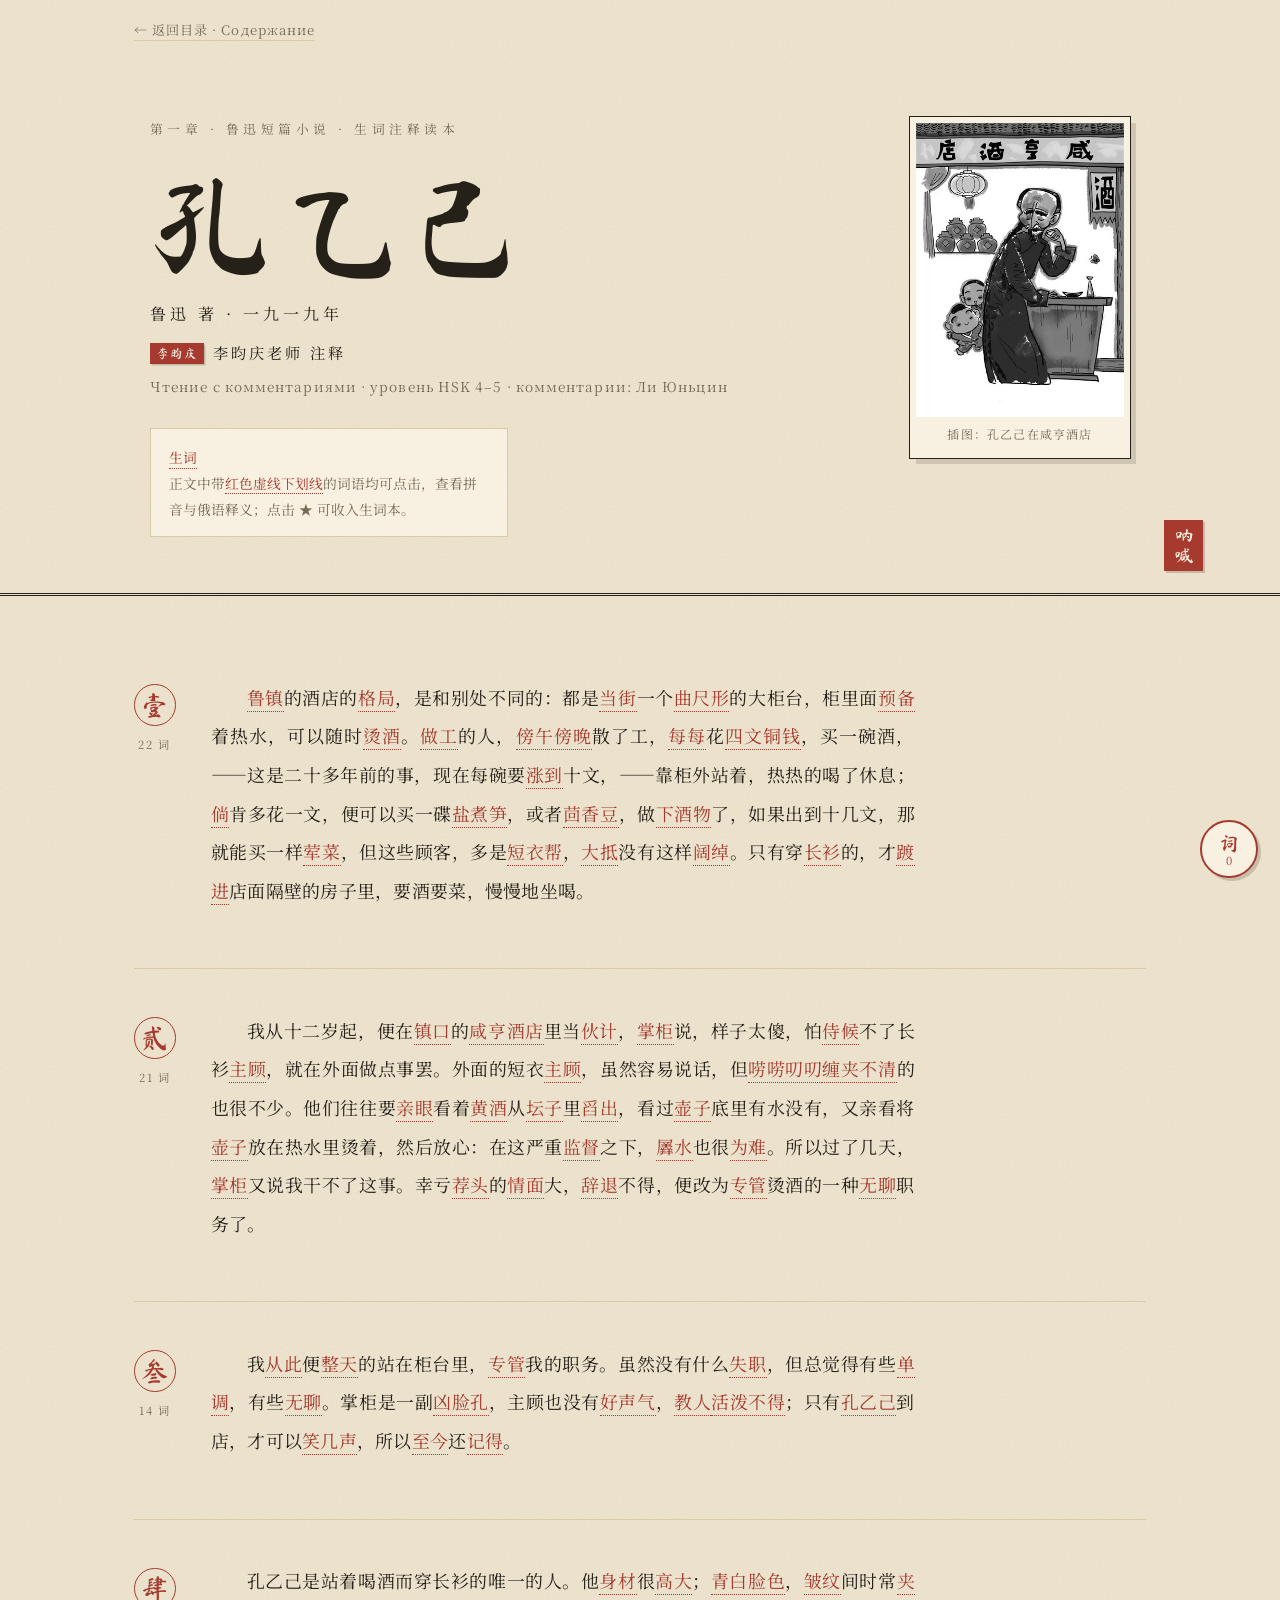
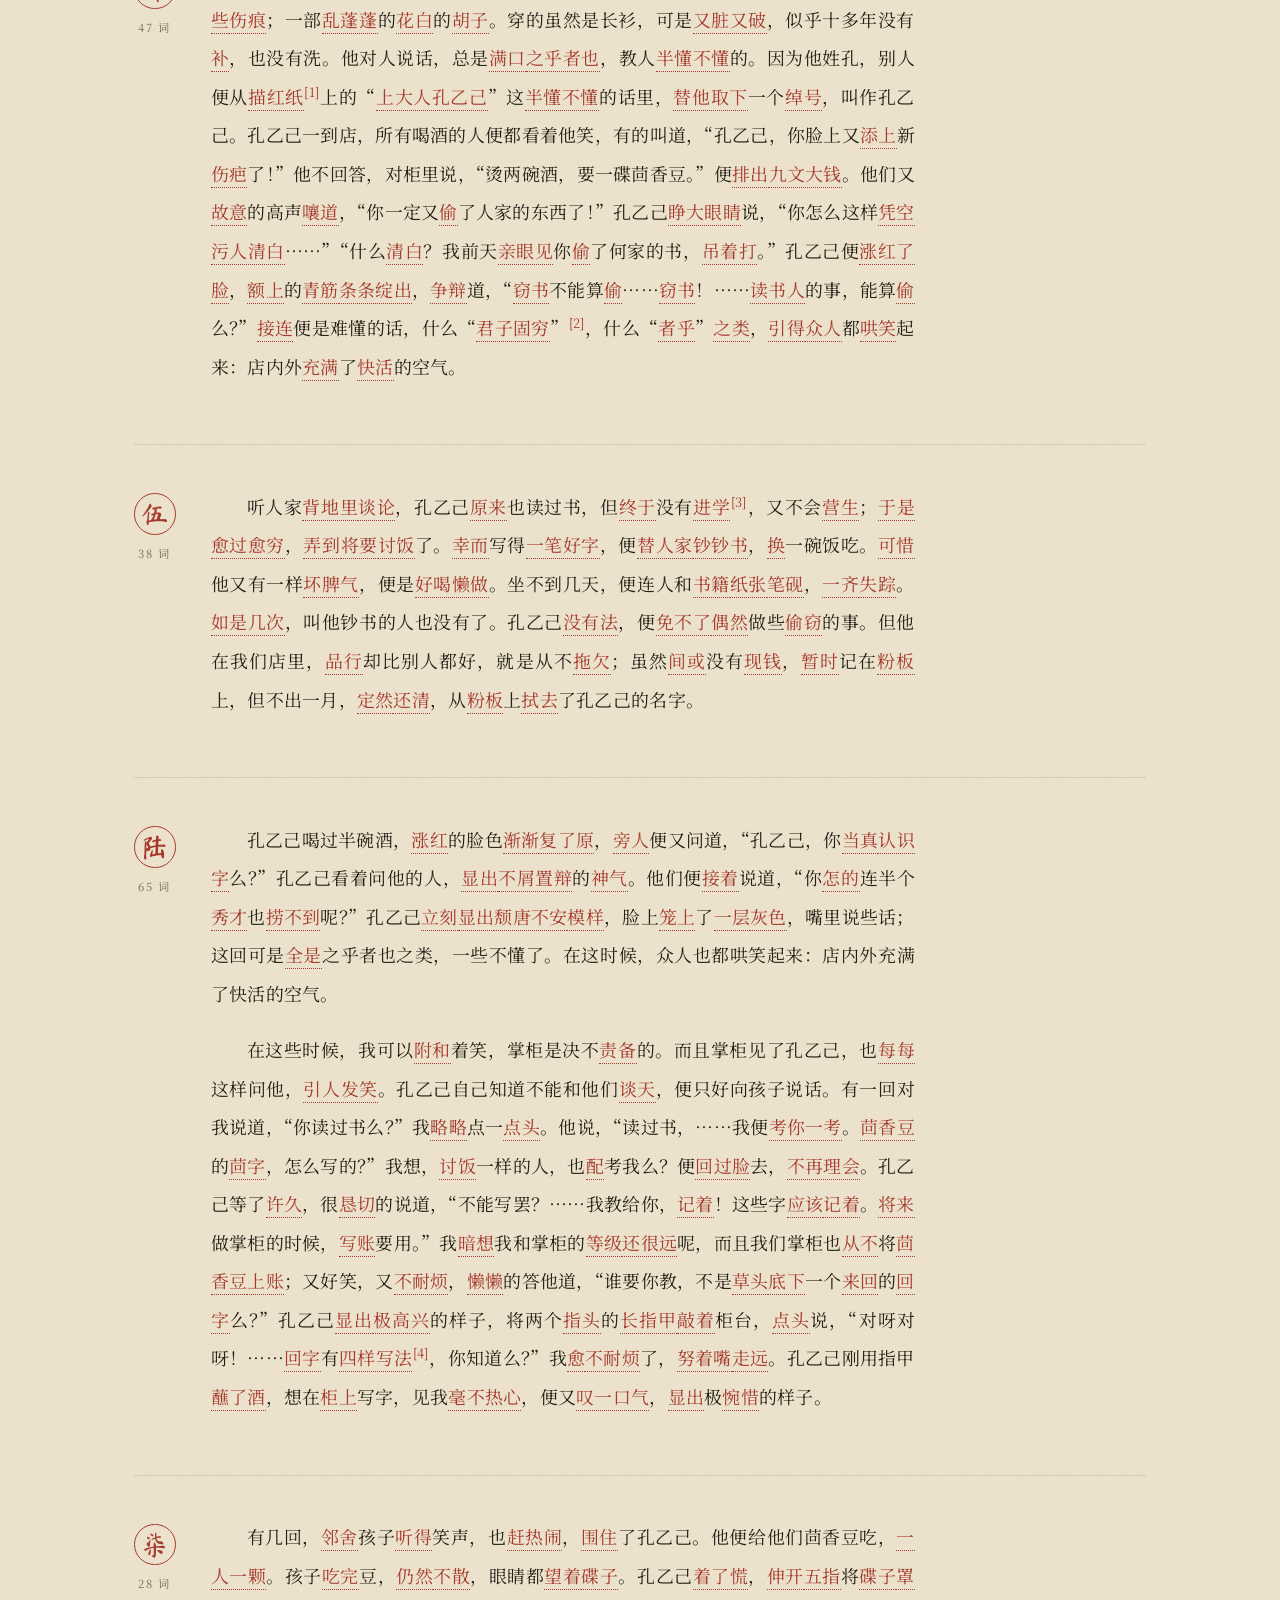
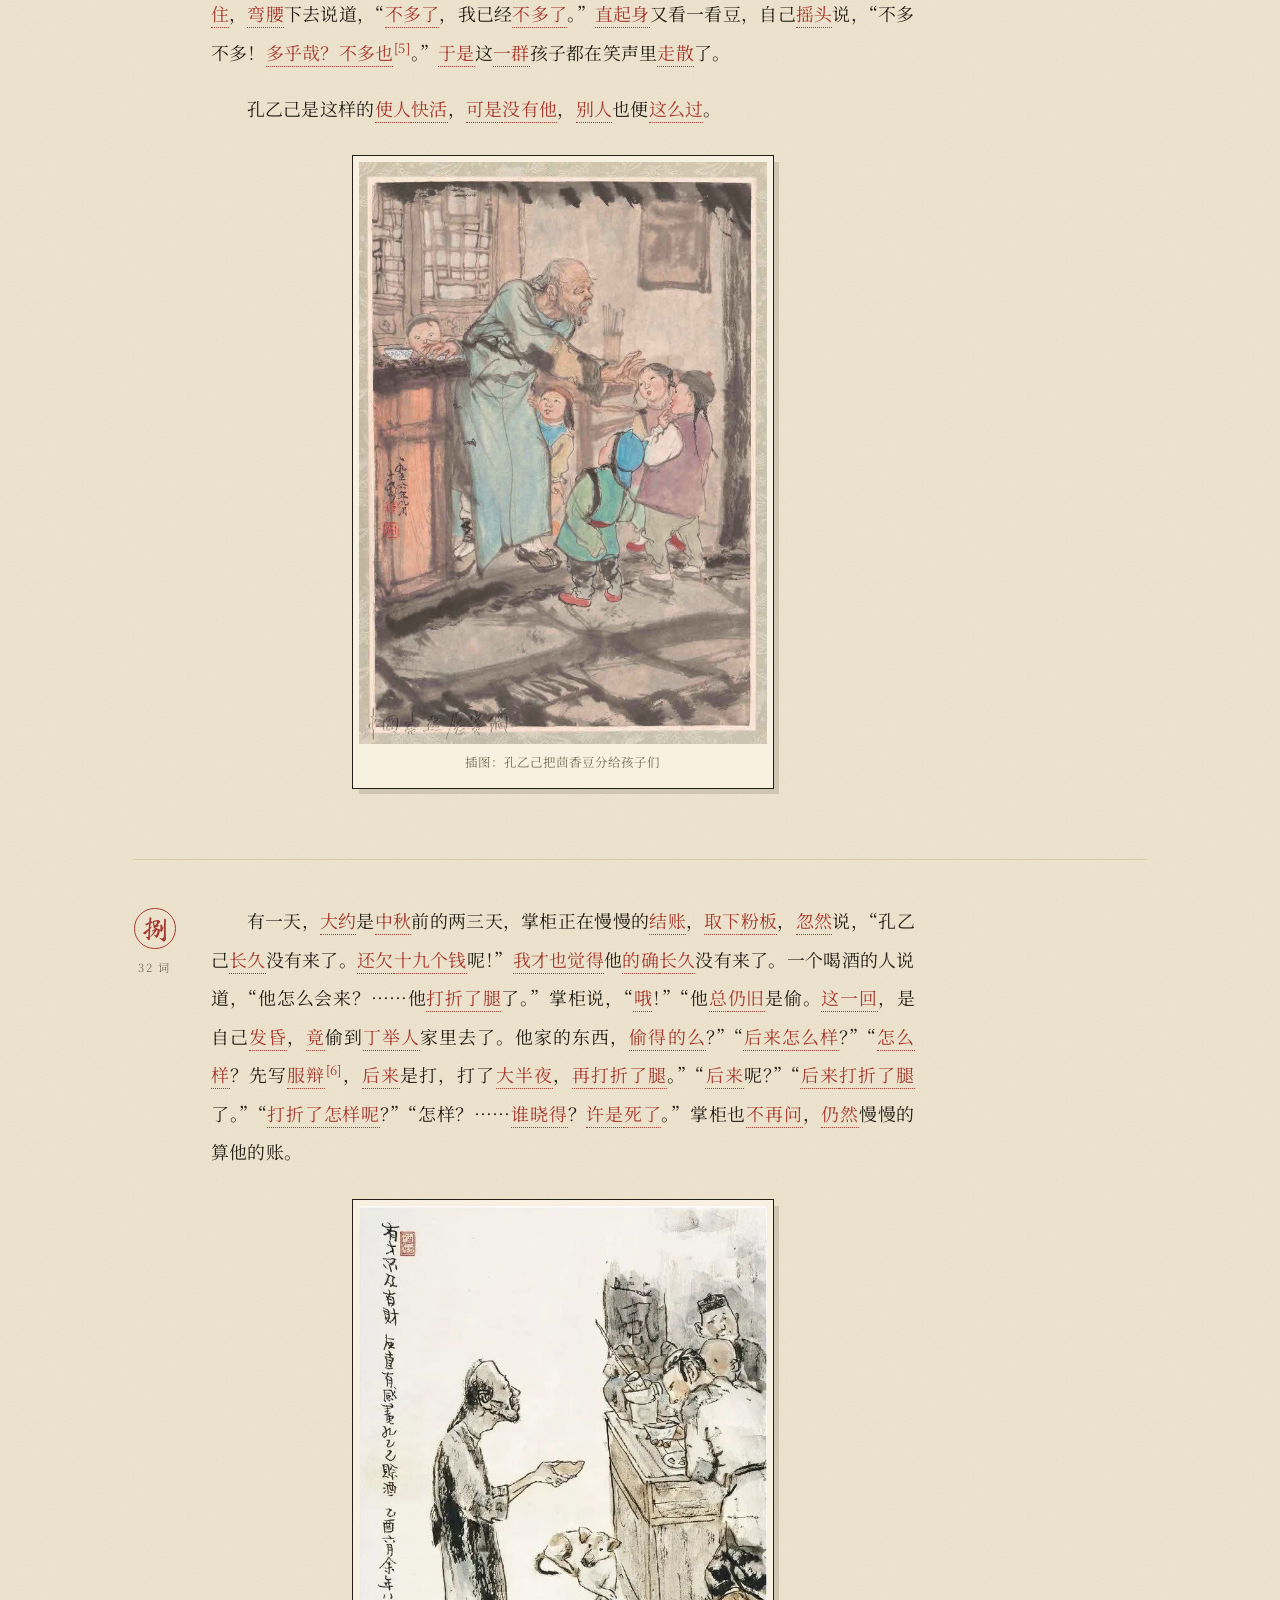
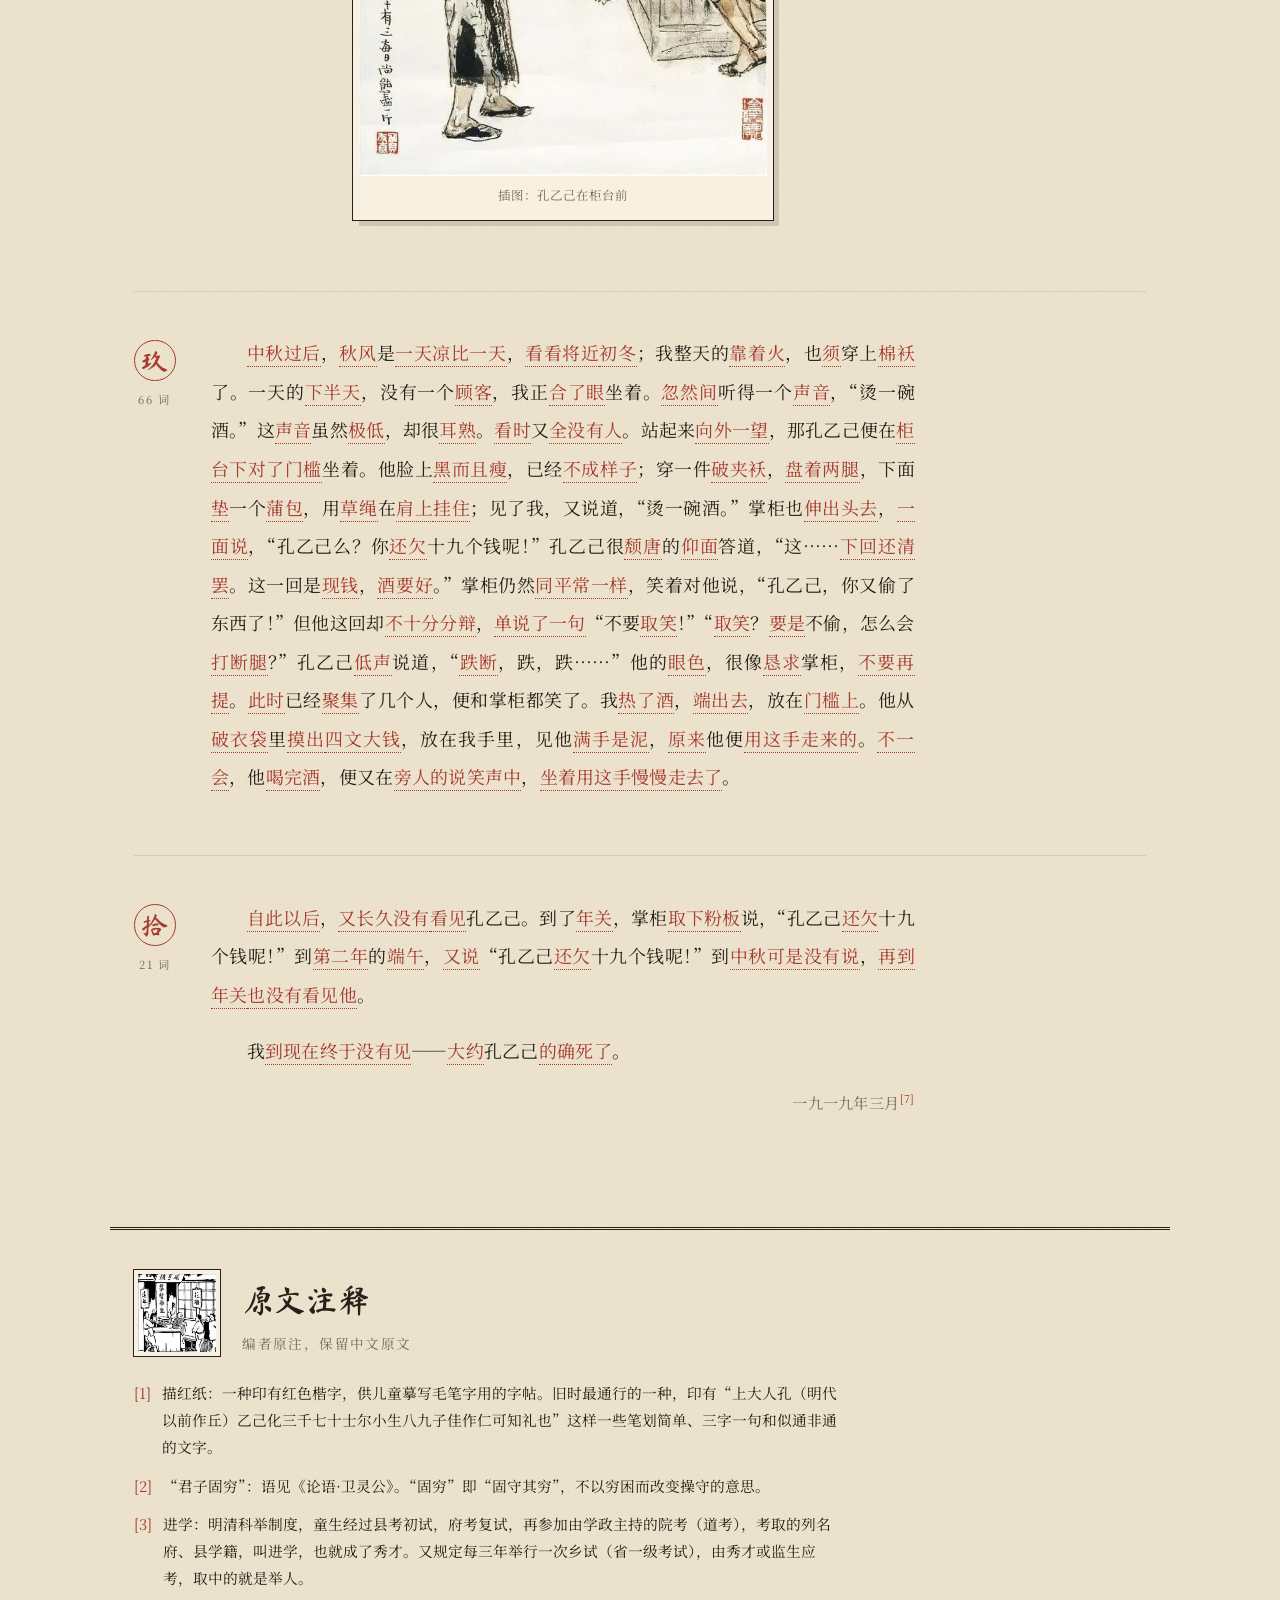
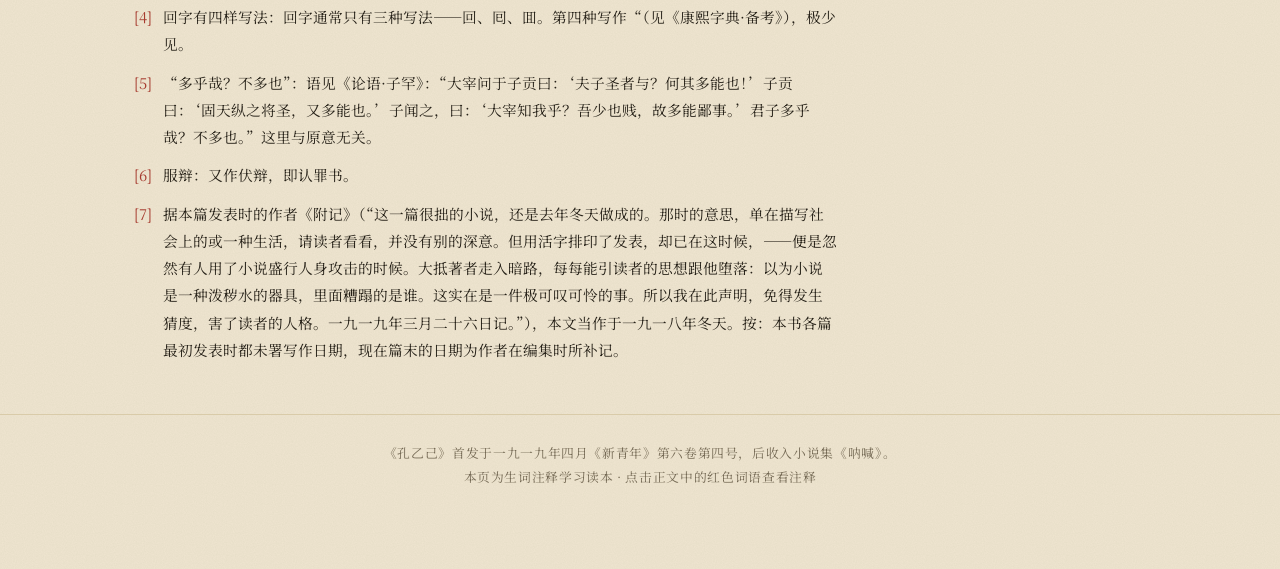
==== chapter1.html @ ad73536c "20260913" ====
<!DOCTYPE html>
<html lang="zh-CN">
<head>
<meta charset="UTF-8">
<meta name="viewport" content="width=device-width, initial-scale=1.0">
<title>孔乙己 · 鲁迅 — 注释读本</title>
<link rel="preconnect" href="https://fonts.googleapis.com">
<link rel="preconnect" href="https://fonts.gstatic.com" crossorigin>
<link href="https://fonts.googleapis.com/css2?family=Noto+Serif+SC:wght@400;600;900&family=Ma+Shan+Zheng&display=swap" rel="stylesheet">
<link rel="stylesheet" href="style.css">
</head>
<body>
<div id="progress"></div>

<nav class="topnav"><a href="index.html">← 返回目录 · Содержание</a></nav>

<header class="hero">
  <div class="hero-inner">
    <div class="hero-title">
      <p class="hero-kicker">第一章 · 鲁迅短篇小说 · 生词注释读本</p>
      <h1><span>孔</span><span>乙</span><span>己</span></h1>
      <p class="hero-author">鲁迅 著 · 一九一九年</p>
      <p class="hero-annotator"><span class="annot-seal">李昀庆</span>李昀庆老师 注释</p>
      <p class="hero-ru">Чтение с комментариями · уровень HSK 4–5 · комментарии: Ли Юньцин</p>
      <div class="hero-hint">
        <span class="hint-demo w">生词</span>
        <p>正文中带<span class="u-demo">红色虚线下划线</span>的词语均可点击，查看拼音与俄语释义；点击 ★ 可收入生词本。</p>
      </div>
    </div>
    <figure class="hero-img">
      <img src="assets/hero.jpg" alt="插图：孔乙己在咸亨酒店柜台前">
      <figcaption>插图：孔乙己在咸亨酒店</figcaption>
    </figure>
  </div>
  <div class="hero-seal">呐喊</div>
</header>

<main class="reader">
<section class="chapter" id="ch1">
  <div class="ch-marker"><span>壹</span><em>22 词</em></div>
  <div class="ch-text"><p class=""><span class="w" data-w="鲁镇">鲁镇</span>的酒店的<span class="w" data-w="格局">格局</span>，是和别处不同的：都是<span class="w" data-w="当街">当街</span>一个<span class="w" data-w="曲尺形">曲尺形</span>的大柜台，柜里面<span class="w" data-w="预备">预备</span>着热水，可以随时<span class="w" data-w="烫酒">烫酒</span>。<span class="w" data-w="做工">做工</span>的人，<span class="w" data-w="傍午傍晚">傍午傍晚</span>散了工，<span class="w" data-w="每每">每每</span>花<span class="w" data-w="四文铜钱">四文铜钱</span>，买一碗酒，——这是二十多年前的事，现在每碗要<span class="w" data-w="涨到">涨到</span>十文，——靠柜外站着，热热的喝了休息；<span class="w" data-w="倘">倘</span>肯多花一文，便可以买一碟<span class="w" data-w="盐煮笋">盐煮笋</span>，或者<span class="w" data-w="茴香豆">茴香豆</span>，做<span class="w" data-w="下酒物">下酒物</span>了，如果出到十几文，那就能买一样<span class="w" data-w="荤菜">荤菜</span>，但这些顾客，多是<span class="w" data-w="短衣帮">短衣帮</span>，<span class="w" data-w="大抵">大抵</span>没有这样<span class="w" data-w="阔绰">阔绰</span>。只有穿<span class="w" data-w="长衫">长衫</span>的，才<span class="w" data-w="踱进">踱进</span>店面隔壁的房子里，要酒要菜，慢慢地坐喝。</p></div>
</section>
<section class="chapter" id="ch2">
  <div class="ch-marker"><span>贰</span><em>21 词</em></div>
  <div class="ch-text"><p class="">我从十二岁起，便在<span class="w" data-w="镇口">镇口</span>的<span class="w" data-w="咸亨酒店">咸亨酒店</span>里当<span class="w" data-w="伙计">伙计</span>，<span class="w" data-w="掌柜">掌柜</span>说，样子太傻，怕<span class="w" data-w="侍候">侍候</span>不了长衫<span class="w" data-w="主顾">主顾</span>，就在外面做点事罢。外面的短衣<span class="w" data-w="主顾">主顾</span>，虽然容易说话，但<span class="w" data-w="唠唠叨叨">唠唠叨叨</span><span class="w" data-w="缠夹不清">缠夹不清</span>的也很不少。他们往往要<span class="w" data-w="亲眼">亲眼</span>看着<span class="w" data-w="黄酒">黄酒</span>从<span class="w" data-w="坛子">坛子</span>里<span class="w" data-w="舀出">舀出</span>，看过<span class="w" data-w="壶子">壶子</span>底里有水没有，又亲看将<span class="w" data-w="壶子">壶子</span>放在热水里烫着，然后放心：在这严重<span class="w" data-w="监督">监督</span>之下，<span class="w" data-w="羼水">羼水</span>也很<span class="w" data-w="为难">为难</span>。所以过了几天，<span class="w" data-w="掌柜">掌柜</span>又说我干不了这事。幸亏<span class="w" data-w="荐头">荐头</span>的<span class="w" data-w="情面">情面</span>大，<span class="w" data-w="辞退">辞退</span>不得，便改为<span class="w" data-w="专管">专管</span>烫酒的一种<span class="w" data-w="无聊">无聊</span>职务了。</p></div>
</section>
<section class="chapter" id="ch3">
  <div class="ch-marker"><span>叁</span><em>14 词</em></div>
  <div class="ch-text"><p class="">我<span class="w" data-w="从此">从此</span>便<span class="w" data-w="整天">整天</span>的站在柜台里，<span class="w" data-w="专管">专管</span>我的职务。虽然没有什么<span class="w" data-w="失职">失职</span>，但总觉得有些<span class="w" data-w="单调">单调</span>，有些<span class="w" data-w="无聊">无聊</span>。掌柜是一副<span class="w" data-w="凶脸孔">凶脸孔</span>，主顾也没有<span class="w" data-w="好声气">好声气</span>，<span class="w" data-w="教人">教人</span><span class="w" data-w="活泼不得">活泼不得</span>；只有<span class="w" data-w="孔乙己">孔乙己</span>到店，才可以<span class="w" data-w="笑几声">笑几声</span>，所以<span class="w" data-w="至今">至今</span>还<span class="w" data-w="记得">记得</span>。</p></div>
</section>
<section class="chapter" id="ch4">
  <div class="ch-marker"><span>肆</span><em>47 词</em></div>
  <div class="ch-text"><p class="">孔乙己是站着喝酒而穿长衫的唯一的人。他<span class="w" data-w="身材">身材</span>很<span class="w" data-w="高大">高大</span>；<span class="w" data-w="青白脸色">青白脸色</span>，<span class="w" data-w="皱纹">皱纹</span>间时常<span class="w" data-w="夹些">夹些</span><span class="w" data-w="伤痕">伤痕</span>；一部<span class="w" data-w="乱蓬蓬">乱蓬蓬</span>的<span class="w" data-w="花白">花白</span>的<span class="w" data-w="胡子">胡子</span>。穿的虽然是长衫，可是<span class="w" data-w="又脏又破">又脏又破</span>，似乎十多年没有<span class="w" data-w="补">补</span>，也没有洗。他对人说话，总是<span class="w" data-w="满口">满口</span><span class="w" data-w="之乎者也">之乎者也</span>，教人<span class="w" data-w="半懂不懂">半懂不懂</span>的。因为他姓孔，别人便从<span class="w" data-w="描红纸">描红纸</span><a class="fn" href="#fn1" data-fn="1">[1]</a>上的“<span class="w" data-w="上大人孔乙己">上大人孔乙己</span>”这<span class="w" data-w="半懂不懂">半懂不懂</span>的话里，<span class="w" data-w="替他取下">替他取下</span>一个<span class="w" data-w="绰号">绰号</span>，叫作孔乙己。孔乙己一到店，所有喝酒的人便都看着他笑，有的叫道，“孔乙己，你脸上又<span class="w" data-w="添上">添上</span>新<span class="w" data-w="伤疤">伤疤</span>了！”他不回答，对柜里说，“烫两碗酒，要一碟茴香豆。”便<span class="w" data-w="排出">排出</span><span class="w" data-w="九文大钱">九文大钱</span>。他们又<span class="w" data-w="故意">故意</span>的高声<span class="w" data-w="嚷道">嚷道</span>，“你一定又<span class="w" data-w="偷">偷</span>了人家的东西了！”孔乙己<span class="w" data-w="睁大眼睛">睁大眼睛</span>说，“你怎么这样<span class="w" data-w="凭空">凭空</span><span class="w" data-w="污人清白">污人清白</span>……”“什么<span class="w" data-w="清白">清白</span>？我前天<span class="w" data-w="亲眼见">亲眼见</span>你<span class="w" data-w="偷">偷</span>了何家的书，<span class="w" data-w="吊着打">吊着打</span>。”孔乙己便<span class="w" data-w="涨红了脸">涨红了脸</span>，<span class="w" data-w="额上">额上</span>的<span class="w" data-w="青筋">青筋</span><span class="w" data-w="条条绽出">条条绽出</span>，<span class="w" data-w="争辩">争辩</span>道，“<span class="w" data-w="窃书">窃书</span>不能算<span class="w" data-w="偷">偷</span>……<span class="w" data-w="窃书">窃书</span>！……<span class="w" data-w="读书人">读书人</span>的事，能算<span class="w" data-w="偷">偷</span>么？”<span class="w" data-w="接连">接连</span>便是难懂的话，什么“<span class="w" data-w="君子固穷">君子固穷</span>”<a class="fn" href="#fn2" data-fn="2">[2]</a>，什么“<span class="w" data-w="者乎">者乎</span>”<span class="w" data-w="之类">之类</span>，<span class="w" data-w="引得">引得</span><span class="w" data-w="众人">众人</span>都<span class="w" data-w="哄笑">哄笑</span>起来：店内外<span class="w" data-w="充满">充满</span>了<span class="w" data-w="快活">快活</span>的空气。</p></div>
</section>
<section class="chapter" id="ch5">
  <div class="ch-marker"><span>伍</span><em>38 词</em></div>
  <div class="ch-text"><p class="">听人家<span class="w" data-w="背地里">背地里</span><span class="w" data-w="谈论">谈论</span>，孔乙己<span class="w" data-w="原来">原来</span>也读过书，但<span class="w" data-w="终于">终于</span>没有<span class="w" data-w="进学">进学</span><a class="fn" href="#fn3" data-fn="3">[3]</a>，又不会<span class="w" data-w="营生">营生</span>；<span class="w" data-w="于是">于是</span><span class="w" data-w="愈过愈穷">愈过愈穷</span>，<span class="w" data-w="弄到">弄到</span><span class="w" data-w="将要">将要</span><span class="w" data-w="讨饭">讨饭</span>了。<span class="w" data-w="幸而">幸而</span>写得<span class="w" data-w="一笔好字">一笔好字</span>，便<span class="w" data-w="替人家">替人家</span><span class="w" data-w="钞钞书">钞钞书</span>，<span class="w" data-w="换">换</span>一碗饭吃。<span class="w" data-w="可惜">可惜</span>他又有一样<span class="w" data-w="坏脾气">坏脾气</span>，便是<span class="w" data-w="好喝懒做">好喝懒做</span>。坐不到几天，便连人和<span class="w" data-w="书籍">书籍</span><span class="w" data-w="纸张">纸张</span><span class="w" data-w="笔砚">笔砚</span>，<span class="w" data-w="一齐">一齐</span><span class="w" data-w="失踪">失踪</span>。<span class="w" data-w="如是几次">如是几次</span>，叫他钞书的人也没有了。孔乙己<span class="w" data-w="没有法">没有法</span>，便<span class="w" data-w="免不了">免不了</span><span class="w" data-w="偶然">偶然</span>做些<span class="w" data-w="偷窃">偷窃</span>的事。但他在我们店里，<span class="w" data-w="品行">品行</span>却比别人都好，就是从不<span class="w" data-w="拖欠">拖欠</span>；虽然<span class="w" data-w="间或">间或</span>没有<span class="w" data-w="现钱">现钱</span>，<span class="w" data-w="暂时">暂时</span>记在<span class="w" data-w="粉板">粉板</span>上，但不出一月，<span class="w" data-w="定然">定然</span><span class="w" data-w="还清">还清</span>，从<span class="w" data-w="粉板">粉板</span>上<span class="w" data-w="拭去">拭去</span>了孔乙己的名字。</p></div>
</section>
<section class="chapter" id="ch6">
  <div class="ch-marker"><span>陆</span><em>65 词</em></div>
  <div class="ch-text"><p class="">孔乙己喝过半碗酒，<span class="w" data-w="涨红">涨红</span>的脸色<span class="w" data-w="渐渐">渐渐</span><span class="w" data-w="复了原">复了原</span>，<span class="w" data-w="旁人">旁人</span>便又问道，“孔乙己，你<span class="w" data-w="当真">当真</span><span class="w" data-w="认识字">认识字</span>么？”孔乙己看着问他的人，<span class="w" data-w="显出">显出</span><span class="w" data-w="不屑置辩">不屑置辩</span>的<span class="w" data-w="神气">神气</span>。他们便<span class="w" data-w="接着">接着</span>说道，“你<span class="w" data-w="怎的">怎的</span>连半个<span class="w" data-w="秀才">秀才</span>也<span class="w" data-w="捞不到">捞不到</span>呢？”孔乙己<span class="w" data-w="立刻">立刻</span><span class="w" data-w="显出">显出</span><span class="w" data-w="颓唐不安">颓唐不安</span><span class="w" data-w="模样">模样</span>，脸上<span class="w" data-w="笼上">笼上</span>了<span class="w" data-w="一层">一层</span><span class="w" data-w="灰色">灰色</span>，嘴里说些话；这回可是<span class="w" data-w="全是">全是</span>之乎者也之类，一些不懂了。在这时候，众人也都哄笑起来：店内外充满了快活的空气。</p><p class="">在这些时候，我可以<span class="w" data-w="附和">附和</span>着笑，掌柜是决不<span class="w" data-w="责备">责备</span>的。而且掌柜见了孔乙己，也<span class="w" data-w="每每">每每</span>这样问他，<span class="w" data-w="引人发笑">引人发笑</span>。孔乙己自己知道不能和他们<span class="w" data-w="谈天">谈天</span>，便只好向孩子说话。有一回对我说道，“你读过书么？”我<span class="w" data-w="略略">略略</span>点一<span class="w" data-w="点头">点头</span>。他说，“读过书，……我便<span class="w" data-w="考你一考">考你一考</span>。<span class="w" data-w="茴香豆">茴香豆</span>的<span class="w" data-w="茴字">茴字</span>，怎么写的？”我想，<span class="w" data-w="讨饭">讨饭</span>一样的人，也<span class="w" data-w="配">配</span>考我么？便<span class="w" data-w="回过脸">回过脸</span>去，<span class="w" data-w="不再理会">不再理会</span>。孔乙己等了<span class="w" data-w="许久">许久</span>，很<span class="w" data-w="恳切">恳切</span>的说道，“不能写罢？……我教给你，<span class="w" data-w="记着">记着</span>！这些字<span class="w" data-w="应该">应该</span><span class="w" data-w="记着">记着</span>。<span class="w" data-w="将来">将来</span>做掌柜的时候，<span class="w" data-w="写账">写账</span>要用。”我<span class="w" data-w="暗想">暗想</span>我和掌柜的<span class="w" data-w="等级">等级</span><span class="w" data-w="还很远">还很远</span>呢，而且我们掌柜也<span class="w" data-w="从不">从不</span>将<span class="w" data-w="茴香豆">茴香豆</span><span class="w" data-w="上账">上账</span>；又好笑，又<span class="w" data-w="不耐烦">不耐烦</span>，<span class="w" data-w="懒懒">懒懒</span>的答他道，“谁要你教，不是<span class="w" data-w="草头">草头</span><span class="w" data-w="底下">底下</span>一个<span class="w" data-w="来回">来回</span>的<span class="w" data-w="回字">回字</span>么？”孔乙己<span class="w" data-w="显出">显出</span><span class="w" data-w="极高兴">极高兴</span>的样子，将两个<span class="w" data-w="指头">指头</span>的<span class="w" data-w="长指甲">长指甲</span><span class="w" data-w="敲着">敲着</span>柜台，<span class="w" data-w="点头">点头</span>说，“对呀对呀！……<span class="w" data-w="回字">回字</span>有<span class="w" data-w="四样写法">四样写法</span><a class="fn" href="#fn4" data-fn="4">[4]</a>，你知道么？”我<span class="w" data-w="愈">愈</span><span class="w" data-w="不耐烦">不耐烦</span>了，<span class="w" data-w="努着嘴">努着嘴</span><span class="w" data-w="走远">走远</span>。孔乙己刚用指甲<span class="w" data-w="蘸了酒">蘸了酒</span>，想在<span class="w" data-w="柜上">柜上</span>写字，见我<span class="w" data-w="毫不">毫不</span><span class="w" data-w="热心">热心</span>，便又<span class="w" data-w="叹一口气">叹一口气</span>，<span class="w" data-w="显出">显出</span>极<span class="w" data-w="惋惜">惋惜</span>的样子。</p></div>
</section>
<section class="chapter" id="ch7">
  <div class="ch-marker"><span>柒</span><em>28 词</em></div>
  <div class="ch-text"><p class="">有几回，<span class="w" data-w="邻舍">邻舍</span>孩子<span class="w" data-w="听得">听得</span>笑声，也<span class="w" data-w="赶热闹">赶热闹</span>，<span class="w" data-w="围住">围住</span>了孔乙己。他便给他们茴香豆吃，<span class="w" data-w="一人一颗">一人一颗</span>。孩子<span class="w" data-w="吃完">吃完</span>豆，<span class="w" data-w="仍然">仍然</span><span class="w" data-w="不散">不散</span>，眼睛都<span class="w" data-w="望着">望着</span><span class="w" data-w="碟子">碟子</span>。孔乙己<span class="w" data-w="着了慌">着了慌</span>，<span class="w" data-w="伸开">伸开</span><span class="w" data-w="五指">五指</span>将<span class="w" data-w="碟子">碟子</span><span class="w" data-w="罩住">罩住</span>，<span class="w" data-w="弯腰">弯腰</span>下去说道，“<span class="w" data-w="不多了">不多了</span>，我已经<span class="w" data-w="不多了">不多了</span>。”<span class="w" data-w="直起身">直起身</span>又看一看豆，自己<span class="w" data-w="摇头">摇头</span>说，“不多不多！<span class="w" data-w="多乎哉？不多也">多乎哉？不多也</span><a class="fn" href="#fn5" data-fn="5">[5]</a>。”<span class="w" data-w="于是">于是</span>这<span class="w" data-w="一群">一群</span>孩子都在笑声里<span class="w" data-w="走散">走散</span>了。</p><p class="">孔乙己是这样的<span class="w" data-w="使人">使人</span><span class="w" data-w="快活">快活</span>，<span class="w" data-w="可是">可是</span><span class="w" data-w="没有他">没有他</span>，<span class="w" data-w="别人">别人</span>也便<span class="w" data-w="这么过">这么过</span>。</p><figure class="illus"><img src="assets/children.jpg" alt="插图：孔乙己把茴香豆分给孩子们" loading="lazy"><figcaption>插图：孔乙己把茴香豆分给孩子们</figcaption></figure></div>
</section>
<section class="chapter" id="ch8">
  <div class="ch-marker"><span>捌</span><em>32 词</em></div>
  <div class="ch-text"><p class="">有一天，<span class="w" data-w="大约">大约</span>是<span class="w" data-w="中秋">中秋</span>前的两三天，掌柜正在慢慢的<span class="w" data-w="结账">结账</span>，<span class="w" data-w="取下">取下</span><span class="w" data-w="粉板">粉板</span>，<span class="w" data-w="忽然">忽然</span>说，“孔乙己<span class="w" data-w="长久">长久</span>没有来了。<span class="w" data-w="还欠">还欠</span><span class="w" data-w="十九个钱">十九个钱</span>呢！”<span class="w" data-w="我才也觉得">我才也觉得</span>他<span class="w" data-w="的确">的确</span><span class="w" data-w="长久">长久</span>没有来了。一个喝酒的人说道，“他怎么会来？……他<span class="w" data-w="打折了腿">打折了腿</span>了。”掌柜说，“<span class="w" data-w="哦">哦</span>！”“他<span class="w" data-w="总">总</span><span class="w" data-w="仍旧">仍旧</span>是偷。<span class="w" data-w="这一回">这一回</span>，是自己<span class="w" data-w="发昏">发昏</span>，<span class="w" data-w="竟">竟</span>偷到<span class="w" data-w="丁举人">丁举人</span>家里去了。他家的东西，<span class="w" data-w="偷得的么">偷得的么</span>？”“<span class="w" data-w="后来">后来</span><span class="w" data-w="怎么样">怎么样</span>？”“<span class="w" data-w="怎么样">怎么样</span>？先写<span class="w" data-w="服辩">服辩</span><a class="fn" href="#fn6" data-fn="6">[6]</a>，<span class="w" data-w="后来">后来</span>是打，打了<span class="w" data-w="大半夜">大半夜</span>，<span class="w" data-w="再">再</span><span class="w" data-w="打折了腿">打折了腿</span>。”“<span class="w" data-w="后来">后来</span>呢？”“<span class="w" data-w="后来">后来</span><span class="w" data-w="打折了腿">打折了腿</span>了。”“<span class="w" data-w="打折了怎样呢">打折了怎样呢</span>？”“怎样？……<span class="w" data-w="谁晓得">谁晓得</span>？<span class="w" data-w="许是">许是</span><span class="w" data-w="死了">死了</span>。”掌柜也<span class="w" data-w="不再问">不再问</span>，<span class="w" data-w="仍然">仍然</span>慢慢的算他的账。</p><figure class="illus"><img src="assets/counter.jpg" alt="插图：孔乙己在柜台前" loading="lazy"><figcaption>插图：孔乙己在柜台前</figcaption></figure></div>
</section>
<section class="chapter" id="ch9">
  <div class="ch-marker"><span>玖</span><em>66 词</em></div>
  <div class="ch-text"><p class=""><span class="w" data-w="中秋过后">中秋过后</span>，<span class="w" data-w="秋风">秋风</span>是<span class="w" data-w="一天凉比一天">一天凉比一天</span>，<span class="w" data-w="看看">看看</span><span class="w" data-w="将近">将近</span><span class="w" data-w="初冬">初冬</span>；我整天的<span class="w" data-w="靠着火">靠着火</span>，也<span class="w" data-w="须">须</span>穿上<span class="w" data-w="棉袄">棉袄</span>了。一天的<span class="w" data-w="下半天">下半天</span>，没有一个<span class="w" data-w="顾客">顾客</span>，我正<span class="w" data-w="合了眼">合了眼</span>坐着。<span class="w" data-w="忽然间">忽然间</span>听得一个<span class="w" data-w="声音">声音</span>，“烫一碗酒。”这<span class="w" data-w="声音">声音</span>虽然<span class="w" data-w="极低">极低</span>，却很<span class="w" data-w="耳熟">耳熟</span>。<span class="w" data-w="看时">看时</span>又<span class="w" data-w="全没有人">全没有人</span>。站起来<span class="w" data-w="向外一望">向外一望</span>，那孔乙己便在<span class="w" data-w="柜台下">柜台下</span><span class="w" data-w="对了门槛">对了门槛</span>坐着。他脸上<span class="w" data-w="黑而且瘦">黑而且瘦</span>，已经<span class="w" data-w="不成样子">不成样子</span>；穿一件<span class="w" data-w="破夹袄">破夹袄</span>，<span class="w" data-w="盘着两腿">盘着两腿</span>，下面<span class="w" data-w="垫">垫</span>一个<span class="w" data-w="蒲包">蒲包</span>，用<span class="w" data-w="草绳">草绳</span>在<span class="w" data-w="肩上">肩上</span><span class="w" data-w="挂住">挂住</span>；见了我，又说道，“烫一碗酒。”掌柜也<span class="w" data-w="伸出头去">伸出头去</span>，<span class="w" data-w="一面说">一面说</span>，“孔乙己么？你<span class="w" data-w="还欠">还欠</span>十九个钱呢！”孔乙己很<span class="w" data-w="颓唐">颓唐</span>的<span class="w" data-w="仰面">仰面</span>答道，“这……<span class="w" data-w="下回">下回</span><span class="w" data-w="还清">还清</span><span class="w" data-w="罢">罢</span>。这一回是<span class="w" data-w="现钱">现钱</span>，<span class="w" data-w="酒要好">酒要好</span>。”掌柜仍然<span class="w" data-w="同平常一样">同平常一样</span>，笑着对他说，“孔乙己，你又偷了东西了！”但他这回却<span class="w" data-w="不十分分辩">不十分分辩</span>，<span class="w" data-w="单说了一句">单说了一句</span>“不要<span class="w" data-w="取笑">取笑</span>！”“<span class="w" data-w="取笑">取笑</span>？<span class="w" data-w="要是">要是</span>不偷，怎么会<span class="w" data-w="打断腿">打断腿</span>？”孔乙己<span class="w" data-w="低声">低声</span>说道，“<span class="w" data-w="跌断">跌断</span>，跌，跌……”他的<span class="w" data-w="眼色">眼色</span>，很像<span class="w" data-w="恳求">恳求</span>掌柜，<span class="w" data-w="不要再提">不要再提</span>。<span class="w" data-w="此时">此时</span>已经<span class="w" data-w="聚集">聚集</span>了几个人，便和掌柜都笑了。我<span class="w" data-w="热了酒">热了酒</span>，<span class="w" data-w="端出去">端出去</span>，放在<span class="w" data-w="门槛上">门槛上</span>。他从<span class="w" data-w="破衣袋">破衣袋</span>里<span class="w" data-w="摸出">摸出</span><span class="w" data-w="四文大钱">四文大钱</span>，放在我手里，见他<span class="w" data-w="满手是泥">满手是泥</span>，<span class="w" data-w="原来">原来</span>他便<span class="w" data-w="用这手走来的">用这手走来的</span>。<span class="w" data-w="不一会">不一会</span>，他<span class="w" data-w="喝完酒">喝完酒</span>，便又在<span class="w" data-w="旁人的说笑声中">旁人的说笑声中</span>，<span class="w" data-w="坐着用这手慢慢走去了">坐着用这手慢慢走去了</span>。</p></div>
</section>
<section class="chapter" id="ch10">
  <div class="ch-marker"><span>拾</span><em>21 词</em></div>
  <div class="ch-text"><p class=""><span class="w" data-w="自此以后">自此以后</span>，<span class="w" data-w="又长久没有">又长久没有</span><span class="w" data-w="看见">看见</span>孔乙己。到了<span class="w" data-w="年关">年关</span>，掌柜<span class="w" data-w="取下">取下</span><span class="w" data-w="粉板">粉板</span>说，“孔乙己<span class="w" data-w="还欠">还欠</span>十九个钱呢！”到<span class="w" data-w="第二年">第二年</span>的<span class="w" data-w="端午">端午</span>，<span class="w" data-w="又说">又说</span>“孔乙己<span class="w" data-w="还欠">还欠</span>十九个钱呢！”到<span class="w" data-w="中秋">中秋</span><span class="w" data-w="可是">可是</span><span class="w" data-w="没有说">没有说</span>，<span class="w" data-w="再到">再到</span><span class="w" data-w="年关">年关</span><span class="w" data-w="也没有看见他">也没有看见他</span>。</p><p class="">我<span class="w" data-w="到现在">到现在</span><span class="w" data-w="终于">终于</span><span class="w" data-w="没有见">没有见</span>——<span class="w" data-w="大约">大约</span>孔乙己<span class="w" data-w="的确">的确</span><span class="w" data-w="死了">死了</span>。</p><p class="date-line">一九一九年三月<a class="fn" href="#fn7" data-fn="7">[7]</a></p></div>
</section>
</main>

<section class="notes">
  <div class="notes-head">
    <img src="assets/tavern.jpg" alt="咸亨酒店旧影插图" class="notes-img">
    <div><h2>原文注释</h2><p>编者原注，保留中文原文</p></div>
  </div>
  <ol class="fn-list"><li id="fn1"><span class="fn-num">[1]</span><span>描红纸：一种印有红色楷字，供儿童摹写毛笔字用的字帖。旧时最通行的一种，印有“上大人孔（明代以前作丘）乙己化三千七十士尔小生八九子佳作仁可知礼也”这样一些笔划简单、三字一句和似通非通的文字。</span></li><li id="fn2"><span class="fn-num">[2]</span><span>“君子固穷”：语见《论语·卫灵公》。“固穷”即“固守其穷”，不以穷困而改变操守的意思。</span></li><li id="fn3"><span class="fn-num">[3]</span><span>进学：明清科举制度，童生经过县考初试，府考复试，再参加由学政主持的院考（道考），考取的列名府、县学籍，叫进学，也就成了秀才。又规定每三年举行一次乡试（省一级考试），由秀才或监生应考，取中的就是举人。</span></li><li id="fn4"><span class="fn-num">[4]</span><span>回字有四样写法：回字通常只有三种写法——回、囘、囬。第四种写作“（见《康熙字典·备考》），极少见。</span></li><li id="fn5"><span class="fn-num">[5]</span><span>“多乎哉？不多也”：语见《论语·子罕》：“大宰问于子贡曰：‘夫子圣者与？何其多能也！’子贡曰：‘固天纵之将圣，又多能也。’子闻之，曰：‘大宰知我乎？吾少也贱，故多能鄙事。’君子多乎哉？不多也。”这里与原意无关。</span></li><li id="fn6"><span class="fn-num">[6]</span><span>服辩：又作伏辩，即认罪书。</span></li><li id="fn7"><span class="fn-num">[7]</span><span>据本篇发表时的作者《附记》（“这一篇很拙的小说，还是去年冬天做成的。那时的意思，单在描写社会上的或一种生活，请读者看看，并没有别的深意。但用活字排印了发表，却已在这时候，——便是忽然有人用了小说盛行人身攻击的时候。大抵著者走入暗路，每每能引读者的思想跟他堕落：以为小说是一种泼秽水的器具，里面糟蹋的是谁。这实在是一件极可叹可怜的事。所以我在此声明，免得发生猜度，害了读者的人格。一九一九年三月二十六日记。”），本文当作于一九一八年冬天。按：本书各篇最初发表时都未署写作日期，现在篇末的日期为作者在编集时所补记。</span></li></ol>
</section>

<footer class="colophon">
  <p>《孔乙己》首发于一九一九年四月《新青年》第六卷第四号，后收入小说集《呐喊》。</p>
  <p>本页为生词注释学习读本 · 点击正文中的红色词语查看注释</p>
</footer>

<div id="pop" class="pop" hidden>
  <div class="pop-word"></div>
  <div class="pop-pinyin"></div>
  <div class="pop-gloss"></div>
  <button class="pop-save" type="button">★ 收入生词本</button>
  <div class="pop-credit">李昀庆老师 注</div>
</div>

<button id="wbBtn" class="wb-btn" type="button" aria-label="生词本">词<span id="wbCount">0</span></button>
<aside id="wbDrawer" class="wb-drawer" hidden>
  <div class="wb-head"><h3>我的生词本</h3><button id="wbClose" type="button">×</button></div>
  <ul id="wbList"></ul>
  <button id="wbClear" type="button">清空生词本</button>
</aside>

<script>window.WB_KEY='kyj_wordbook'</script>
<script src="vocab1.js"></script>
<script src="app.js"></script>
</body>
</html>
---- style.css ----
:root{
  --paper:#f0e6d0;
  --paper2:#f8f1e1;
  --ink:#262118;
  --ink2:#756a55;
  --line:#d9cba9;
  --red:#a63a2e;
  --red-soft:rgba(166,58,46,.10);
  --serif:"Noto Serif SC","Songti SC","STSong","SimSun",serif;
  --kai:"Ma Shan Zheng","Kaiti SC","KaiTi","STKaiti",var(--serif);
}
*{box-sizing:border-box;margin:0;padding:0}
html{scroll-behavior:smooth}
body{
  font-family:var(--serif);
  color:var(--ink);
  background-color:var(--paper);
  background-image:url("data:image/svg+xml,%3Csvg xmlns='http://www.w3.org/2000/svg' width='140' height='140'%3E%3Cfilter id='n'%3E%3CfeTurbulence type='fractalNoise' baseFrequency='.9' numOctaves='2'/%3E%3CfeColorMatrix values='0 0 0 0 0 0 0 0 0 0 0 0 0 0 0 0 0 0 .04 0'/%3E%3C/filter%3E%3Crect width='140' height='140' filter='url(%23n)'/%3E%3C/svg%3E");
  line-height:1.9;
  -webkit-font-smoothing:antialiased;
}
::selection{background:var(--red);color:var(--paper2)}

#progress{position:fixed;top:0;left:0;height:3px;width:0;background:var(--red);z-index:60}

/* ---------- hero ---------- */
.hero{position:relative;border-bottom:3px double var(--ink);padding:4.5rem 1.5rem 3.5rem}
.hero-inner{max-width:980px;margin:0 auto;display:flex;gap:3rem;align-items:flex-start;justify-content:space-between;flex-wrap:wrap}
.hero-kicker{letter-spacing:.35em;font-size:.8rem;color:var(--ink2);margin-bottom:1.2rem}
.hero h1{font-family:var(--kai);font-weight:400;font-size:clamp(4.5rem,12vw,7.5rem);line-height:1.05;letter-spacing:.06em}
.hero h1 span{display:inline-block}
.hero-author{margin-top:.8rem;font-size:1rem;letter-spacing:.25em;color:var(--ink)}
.hero-annotator{margin-top:.6rem;font-size:.95rem;letter-spacing:.2em;color:var(--ink);display:flex;align-items:center;gap:.55rem}
.annot-seal{
  font-family:var(--kai);background:var(--red);color:var(--paper2);
  font-size:.8rem;letter-spacing:.05em;padding:.15rem .4rem;line-height:1.2;
  box-shadow:1.5px 1.5px 0 rgba(38,33,24,.2);
}
.hero-ru{margin-top:.35rem;font-size:.85rem;color:var(--ink2);letter-spacing:.08em}
.hero-hint{margin-top:1.8rem;max-width:26em;border:1px solid var(--line);background:var(--paper2);padding:.9rem 1.1rem;font-size:.86rem;color:var(--ink2)}
.hint-demo{pointer-events:none}
.u-demo{color:var(--red);border-bottom:1px dotted var(--red)}
.hero-img{flex:0 0 220px;max-width:220px;border:6px solid var(--paper2);outline:1px solid var(--ink);box-shadow:6px 6px 0 rgba(38,33,24,.14);background:var(--paper2)}
.hero-img img{display:block;width:100%}
.hero-img figcaption{font-size:.75rem;color:var(--ink2);padding:.4rem .5rem;text-align:center;letter-spacing:.1em}
.hero-seal{
  position:absolute;right:clamp(1rem,6vw,5rem);bottom:1.4rem;
  font-family:var(--kai);color:var(--paper2);background:var(--red);
  padding:.35rem .55rem;font-size:1.15rem;line-height:1.15;letter-spacing:.1em;
  writing-mode:vertical-rl;box-shadow:2px 2px 0 rgba(38,33,24,.2);
}

/* ---------- reader ---------- */
.reader{max-width:1060px;margin:0 auto;padding:2.5rem 1.5rem 1rem}
.chapter{display:flex;gap:2.2rem;padding:2.6rem 0;border-bottom:1px solid var(--line)}
.chapter:last-child{border-bottom:none}
.ch-marker{flex:0 0 auto;text-align:center;padding-top:.4rem}
.ch-marker span{
  display:block;font-family:var(--kai);font-size:1.7rem;color:var(--red);
  border:1.5px solid var(--red);width:2.6rem;height:2.6rem;line-height:2.5rem;border-radius:50%;
}
.ch-marker em{display:block;font-style:normal;font-size:.7rem;color:var(--ink2);margin-top:.5rem;letter-spacing:.15em}
.ch-text{flex:1;max-width:44em}
.ch-text p{
  text-indent:2em;text-align:justify;
  font-size:1.12rem;line-height:2.15;margin-bottom:1.1rem;letter-spacing:.015em;
}
.ch-text p.date-line{text-indent:0;text-align:right;color:var(--ink2);font-size:.95rem}

/* annotated words */
.w{
  color:var(--red);cursor:pointer;
  border-bottom:1.5px dotted var(--red);
  padding-bottom:1px;
  transition:background-color .18s ease;
}
.w:hover{background:var(--red-soft)}
.w.active{background:var(--red);color:var(--paper2)}

/* footnote markers */
.fn{
  color:var(--red);font-size:.72em;vertical-align:super;
  text-decoration:none;margin:0 .05em;cursor:pointer;
}
.fn:hover{text-decoration:underline}

/* illustrations */
figure.illus{
  margin:1.8rem auto;max-width:420px;
  border:6px solid var(--paper2);outline:1px solid var(--ink);
  box-shadow:6px 6px 0 rgba(38,33,24,.14);background:var(--paper2);
}
figure.illus img{display:block;width:100%}
figure.illus figcaption{font-size:.78rem;color:var(--ink2);text-align:center;padding:.45rem .5rem;letter-spacing:.08em}

/* ---------- popup ---------- */
.pop{
  position:absolute;z-index:50;width:min(320px,86vw);
  background:var(--paper2);border:1.5px solid var(--ink);
  box-shadow:5px 5px 0 rgba(38,33,24,.16);
  padding:.9rem 1.1rem .8rem;
  animation:pop-in .16s ease-out;
}
@keyframes pop-in{from{opacity:0;transform:translateY(8px)}to{opacity:1;transform:translateY(0)}}
.pop-word{font-family:var(--kai);font-size:1.6rem;line-height:1.2}
.pop-pinyin{color:var(--red);font-size:.92rem;letter-spacing:.06em;margin-top:.15rem}
.pop-gloss{margin-top:.45rem;font-size:.95rem;line-height:1.7;border-top:1px solid var(--line);padding-top:.5rem}
.pop-save{
  margin-top:.6rem;font-family:var(--serif);font-size:.78rem;letter-spacing:.1em;
  background:none;border:1px solid var(--red);color:var(--red);
  padding:.3rem .8rem;cursor:pointer;transition:all .15s;
}
.pop-save:hover{background:var(--red);color:var(--paper2)}
.pop-save.saved{background:var(--red);color:var(--paper2)}
.pop-credit{
  margin-top:.55rem;text-align:right;
  font-size:.72rem;letter-spacing:.12em;color:var(--red);opacity:.85;
  font-family:var(--kai);
}

/* ---------- wordbook ---------- */
.wb-btn{
  position:fixed;right:1.4rem;bottom:1.4rem;z-index:55;
  width:3.6rem;height:3.6rem;border-radius:50%;
  background:var(--paper2);border:2px solid var(--red);color:var(--red);
  font-family:var(--kai);font-size:1.25rem;cursor:pointer;
  box-shadow:3px 3px 0 rgba(38,33,24,.18);
  display:flex;flex-direction:column;align-items:center;justify-content:center;line-height:1.1;
}
.wb-btn span{font-family:var(--serif);font-size:.7rem}
.wb-drawer{
  position:fixed;right:0;top:0;bottom:0;z-index:58;
  width:min(340px,90vw);background:var(--paper2);
  border-left:2px solid var(--ink);box-shadow:-6px 0 18px rgba(38,33,24,.18);
  padding:1.4rem 1.2rem;overflow-y:auto;
  animation:slide-in .2s ease-out;
}
@keyframes slide-in{from{transform:translateX(100%)}to{transform:translateX(0)}}
.wb-head{display:flex;justify-content:space-between;align-items:center;border-bottom:2px solid var(--ink);padding-bottom:.6rem}
.wb-head h3{font-family:var(--kai);font-weight:400;font-size:1.4rem}
.wb-head button{background:none;border:none;font-size:1.5rem;cursor:pointer;color:var(--ink2)}
#wbList{list-style:none;margin:.8rem 0}
#wbList li{border-bottom:1px dashed var(--line);padding:.55rem .1rem;display:flex;justify-content:space-between;gap:.6rem;align-items:baseline}
#wbList .wi{min-width:0}
#wbList b{font-size:1.05rem}
#wbList .wp{color:var(--red);font-size:.78rem;margin-left:.4em}
#wbList .wg{display:block;font-size:.82rem;color:var(--ink2);line-height:1.5}
#wbList .wdel{background:none;border:none;color:var(--ink2);cursor:pointer;font-size:.9rem;flex:0 0 auto}
#wbList .wdel:hover{color:var(--red)}
.wb-empty{color:var(--ink2);font-size:.88rem;padding:1rem 0}
#wbClear{
  width:100%;margin-top:.6rem;padding:.45rem;font-family:var(--serif);
  background:none;border:1px solid var(--ink2);color:var(--ink2);cursor:pointer;font-size:.82rem;letter-spacing:.15em;
}
#wbClear:hover{border-color:var(--red);color:var(--red)}

/* ---------- notes & footer ---------- */
.notes{max-width:1060px;margin:2rem auto 0;padding:2.5rem 1.5rem;border-top:3px double var(--ink)}
.notes-head{display:flex;gap:1.4rem;align-items:center;margin-bottom:1.4rem}
.notes-img{width:86px;height:86px;object-fit:cover;border:4px solid var(--paper2);outline:1px solid var(--ink)}
.notes-head h2{font-family:var(--kai);font-weight:400;font-size:2rem}
.notes-head p{color:var(--ink2);font-size:.85rem;letter-spacing:.1em}
.fn-list{list-style:none;max-width:44em}
.fn-list li{display:flex;gap:.7rem;font-size:.92rem;color:var(--ink);margin-bottom:.7rem;line-height:1.85}
.fn-num{color:var(--red);flex:0 0 auto}
.fn-list li.flash{background:var(--red-soft);transition:background 1.2s}
.colophon{border-top:1px solid var(--line);padding:1.6rem 1.5rem 5rem;text-align:center}
.colophon p{font-size:.8rem;color:var(--ink2);letter-spacing:.05em}

@media (max-width:640px){
  .hero{padding-top:3rem}
  .hero-img{max-width:170px;flex-basis:170px}
  .chapter{gap:1.1rem}
  .ch-marker span{width:2.1rem;height:2.1rem;line-height:2rem;font-size:1.3rem}
  .ch-marker em{display:none}
  .ch-text p{font-size:1.05rem}
}

/* ---------- top nav (章节页返回目录) ---------- */
.topnav{max-width:1060px;margin:0 auto;padding:.9rem 1.5rem 0}
.topnav a{
  font-size:.82rem;color:var(--ink2);text-decoration:none;letter-spacing:.08em;
  border-bottom:1px solid var(--line);padding-bottom:1px;transition:color .15s;
}
.topnav a:hover{color:var(--red);border-bottom-color:var(--red)}

/* ---------- 主页：目录 ---------- */
.toc{max-width:980px;margin:0 auto;padding:2.5rem 1.5rem 1rem}
.toc h2{
  font-family:var(--kai);font-weight:400;font-size:2rem;letter-spacing:.15em;
  border-bottom:3px double var(--ink);padding-bottom:.6rem;margin-bottom:1.6rem;
}
.toc-list{list-style:none;display:flex;flex-direction:column;gap:1.6rem}
.toc-item a{
  display:flex;gap:1.6rem;align-items:center;text-decoration:none;color:var(--ink);
  border:1.5px solid var(--ink);background:var(--paper2);
  box-shadow:5px 5px 0 rgba(38,33,24,.14);padding:1.4rem 1.6rem;
  transition:transform .15s ease, box-shadow .15s ease;
}
.toc-item a:hover{transform:translate(-2px,-2px);box-shadow:7px 7px 0 rgba(38,33,24,.18)}
.toc-no{
  flex:0 0 auto;font-family:var(--kai);color:var(--red);
  border:1.5px solid var(--red);border-radius:50%;
  width:3rem;height:3rem;line-height:2.9rem;text-align:center;font-size:1.2rem;
}
.toc-thumb{flex:0 0 120px;border:4px solid var(--paper);outline:1px solid var(--ink)}
.toc-thumb img{display:block;width:100%;height:auto}
.toc-info h3{font-family:var(--kai);font-weight:400;font-size:1.7rem;letter-spacing:.1em;line-height:1.2}
.toc-info .toc-author{font-size:.9rem;color:var(--ink2);letter-spacing:.12em;margin-top:.3rem}
.toc-info .toc-ru{font-size:.8rem;color:var(--ink2);margin-top:.4rem;letter-spacing:.04em}
.toc-info .toc-open{
  display:inline-block;margin-top:.6rem;font-size:.78rem;color:var(--red);
  border-bottom:1px dotted var(--red);letter-spacing:.1em;
}
.toc-soon{opacity:.55}
.toc-soon .toc-open{border-bottom:none;color:var(--ink2)}

@media (max-width:640px){
  .toc-item a{gap:1rem;padding:1rem}
  .toc-thumb{flex-basis:84px}
  .toc-no{width:2.4rem;height:2.4rem;line-height:2.3rem;font-size:1rem}
  .toc-info h3{font-size:1.35rem}
}
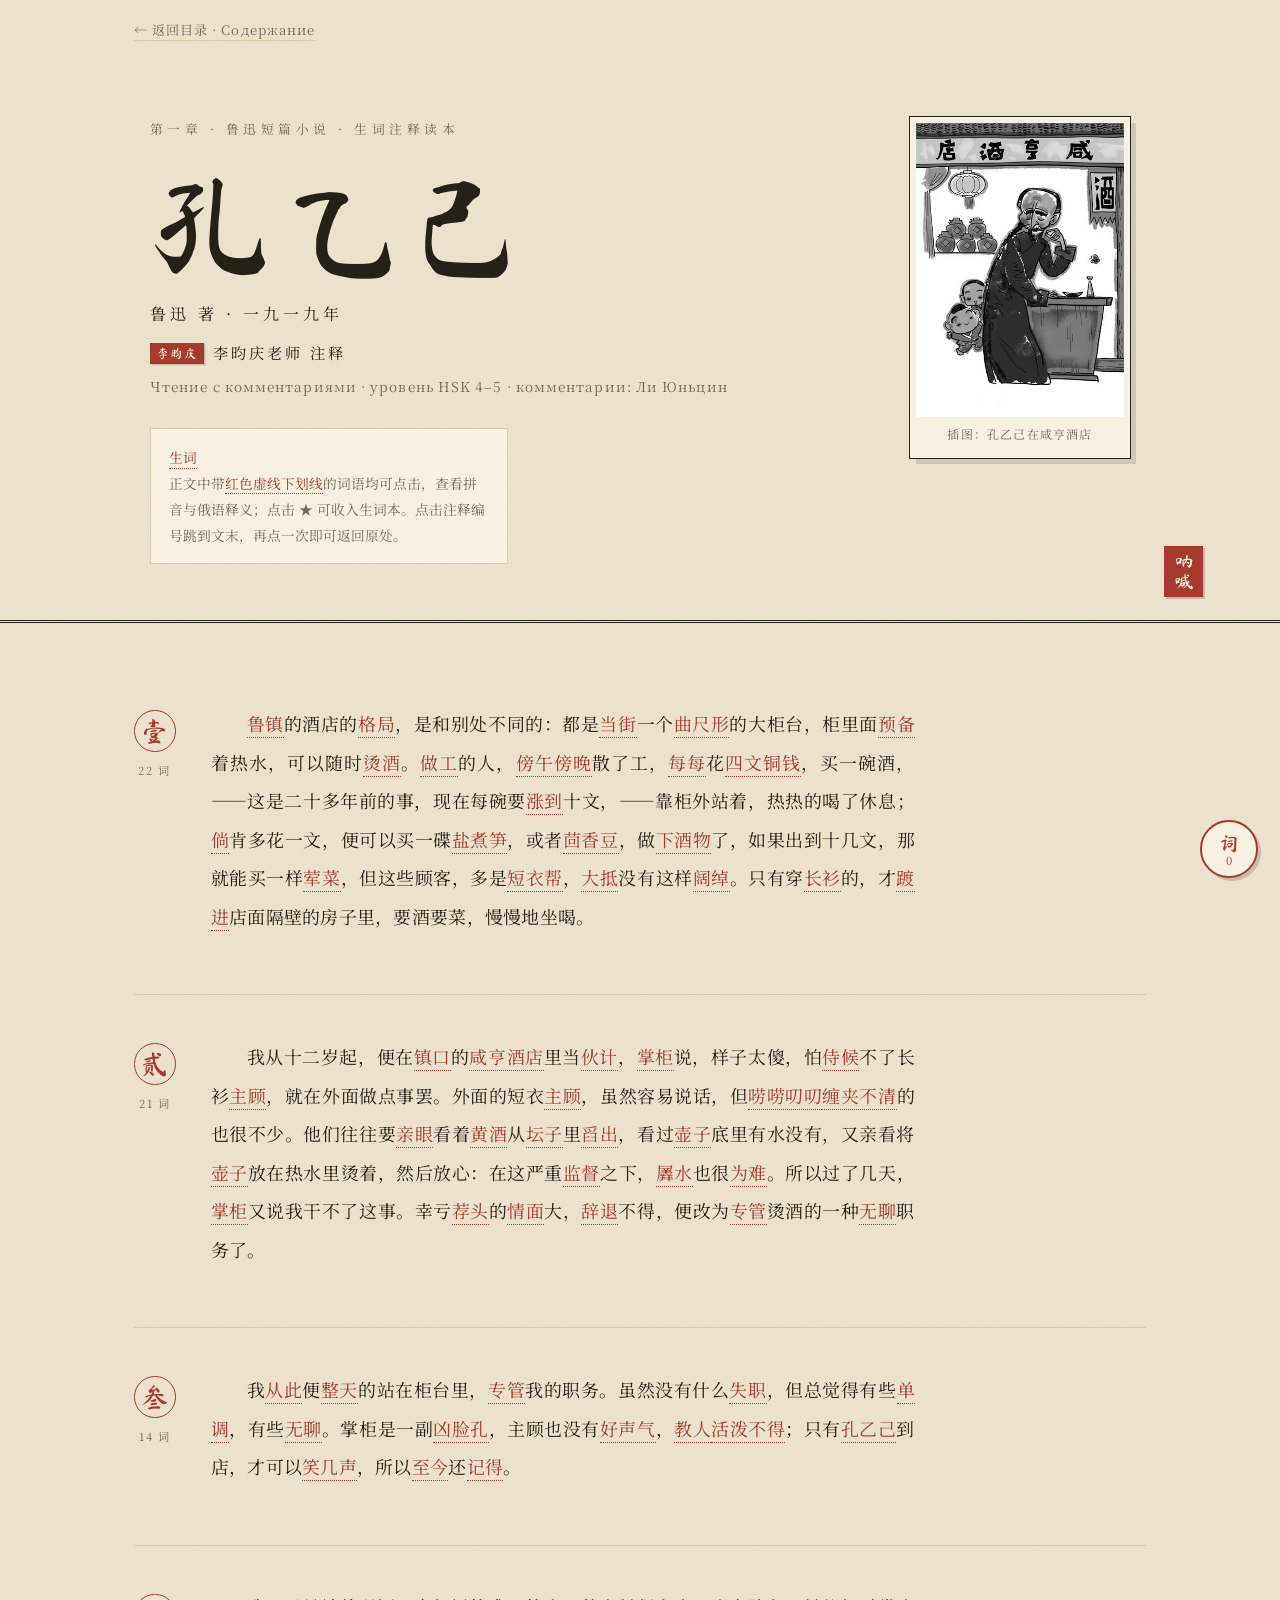
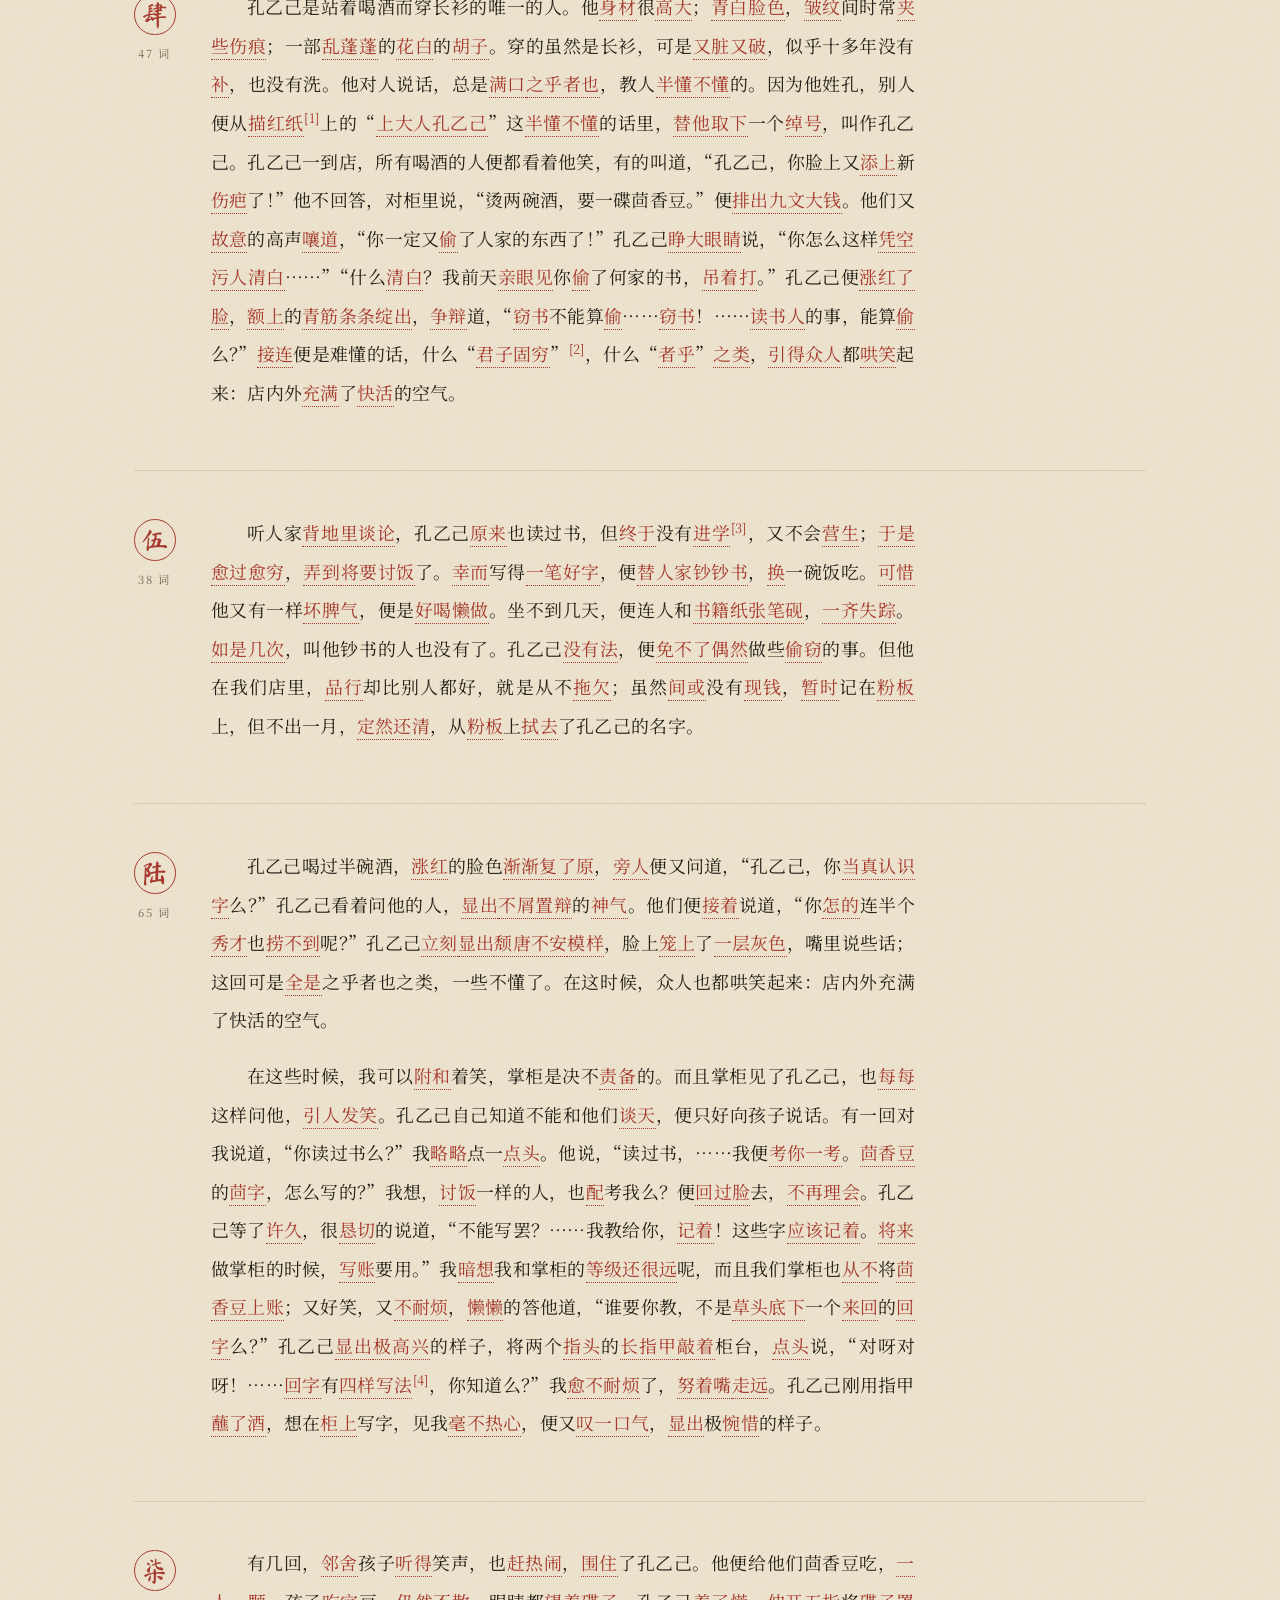
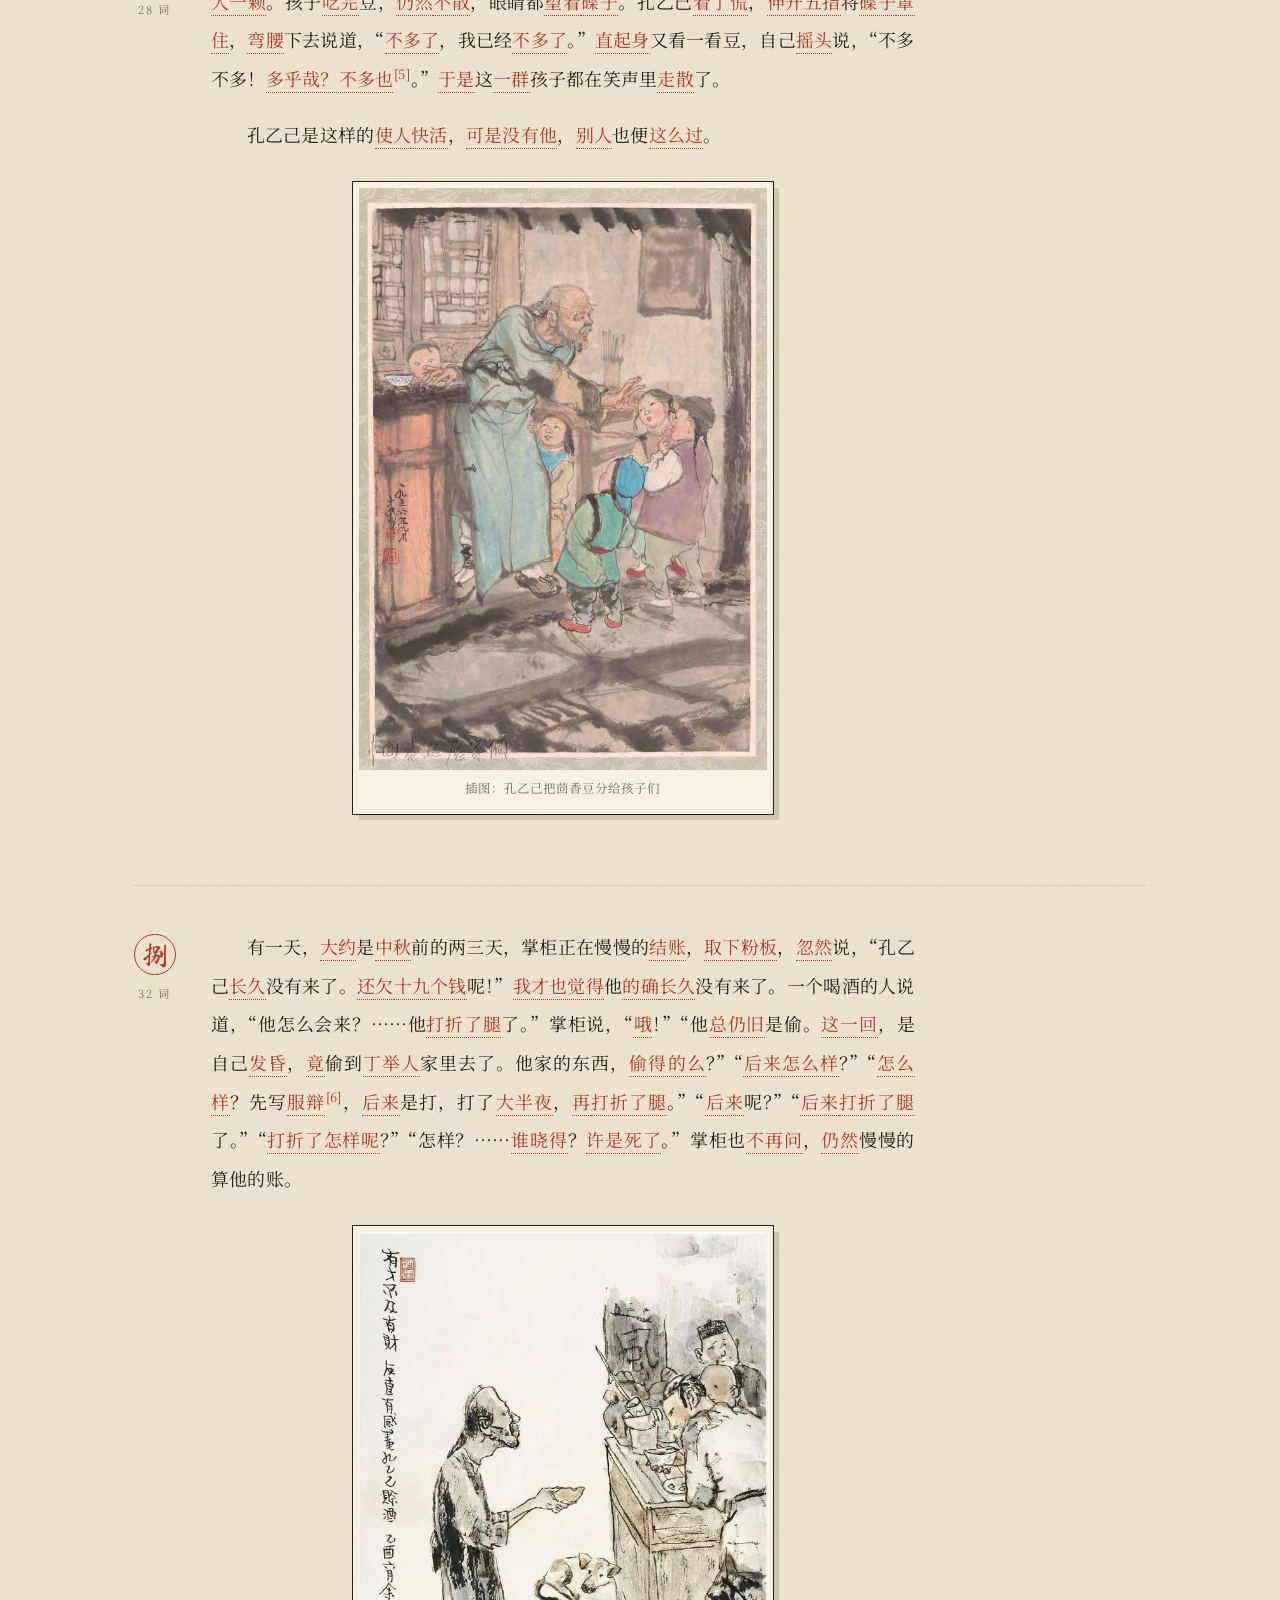
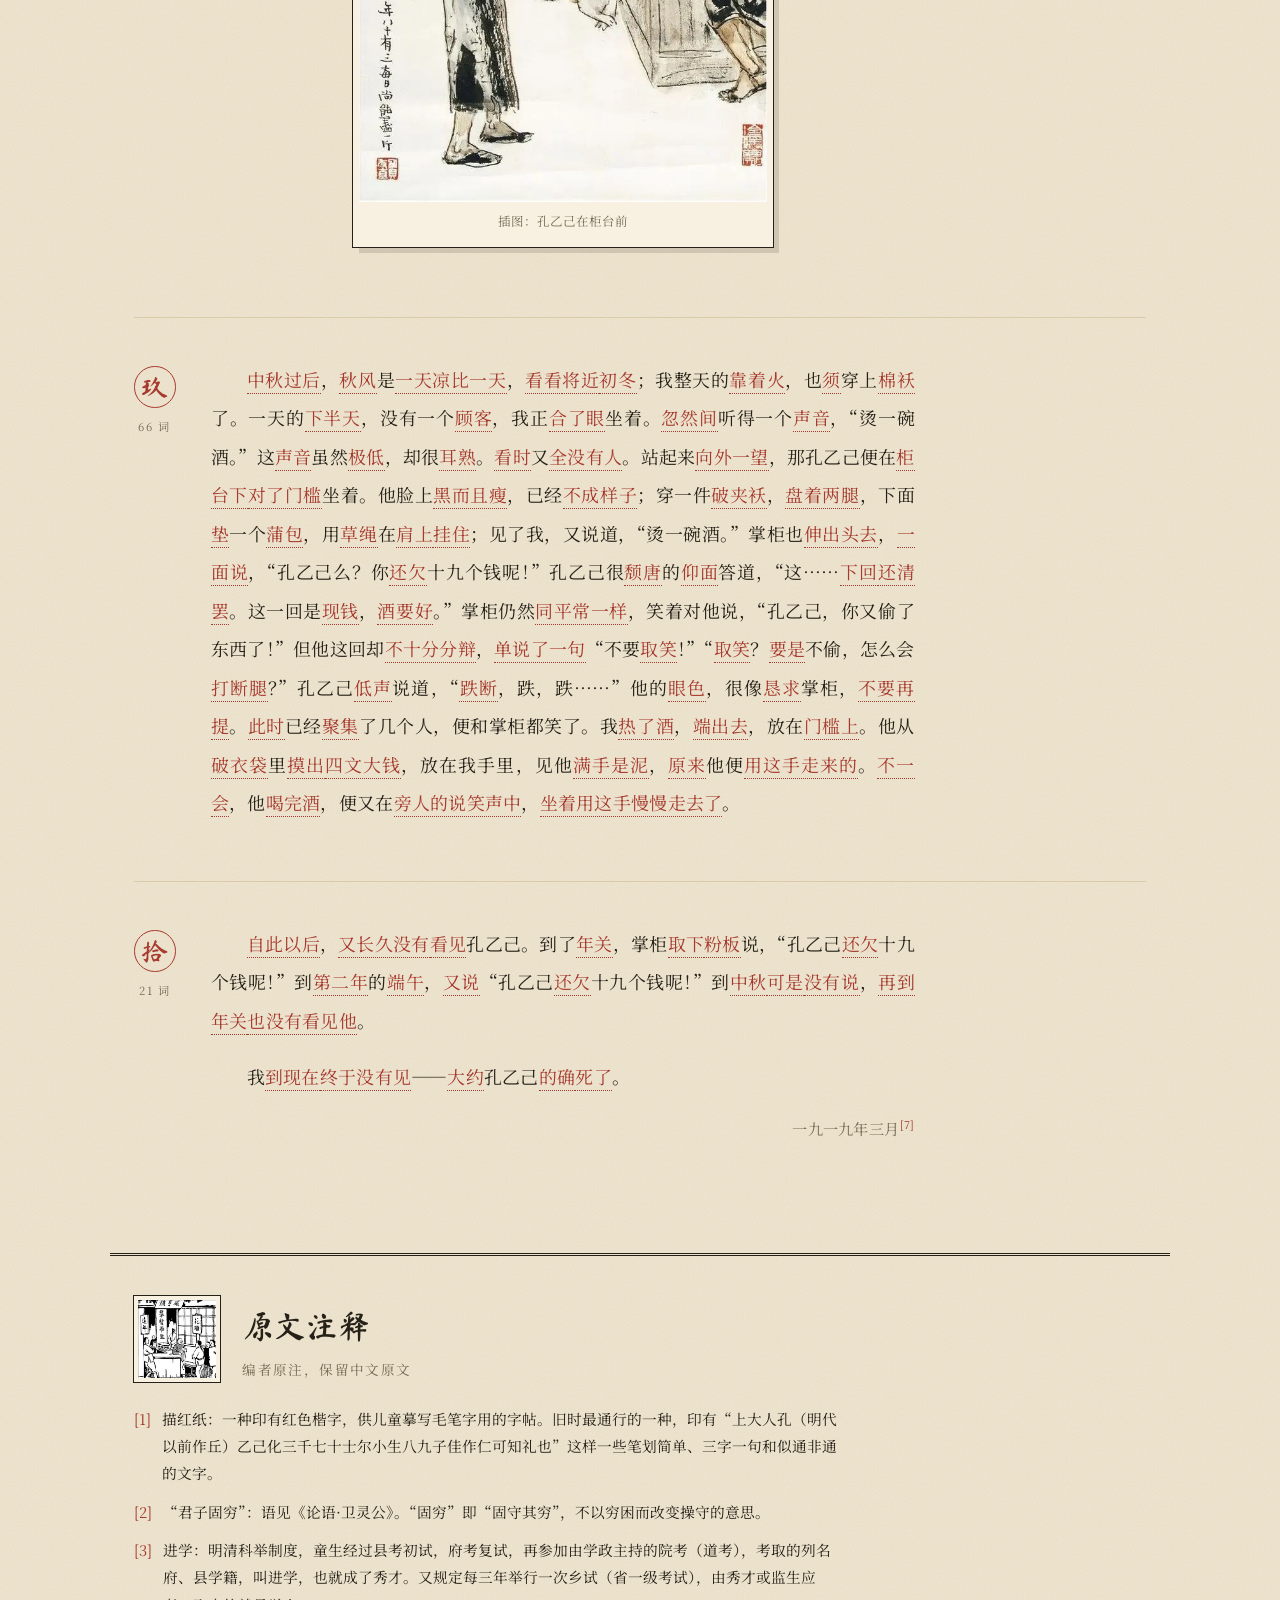
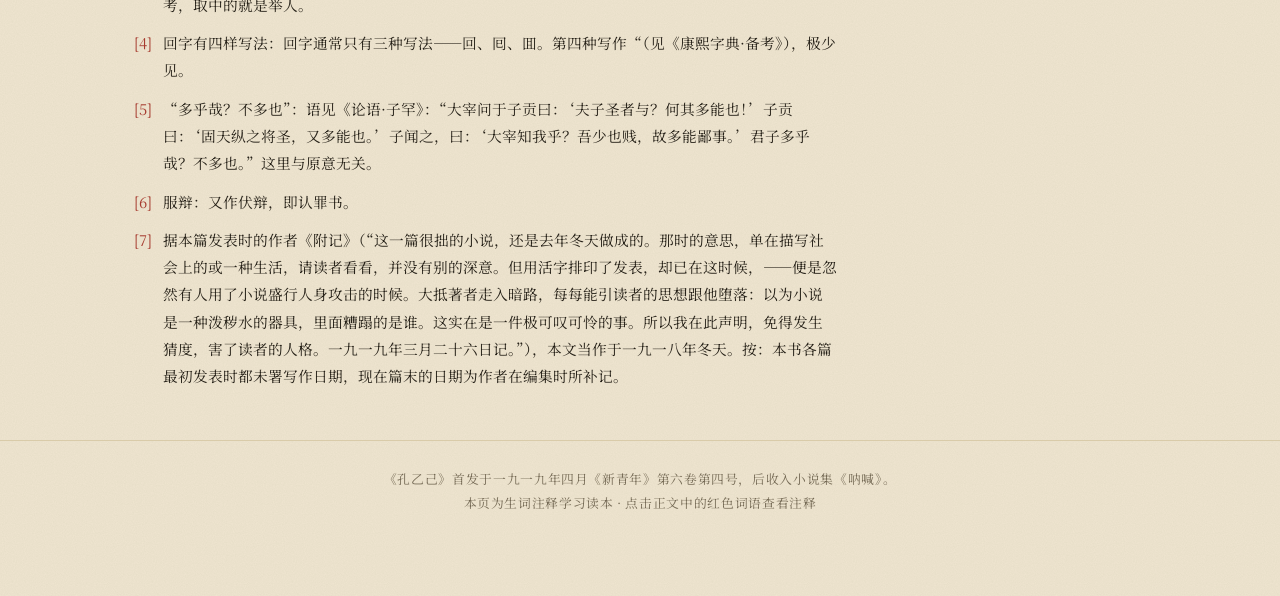
==== commit 18193e35: "扩充骆驼祥子注释读本并添加插图" ====
--- a/chapter1.html
+++ b/chapter1.html
@@ -24,7 +24,7 @@
       <p class="hero-ru">Чтение с комментариями · уровень HSK 4–5 · комментарии: Ли Юньцин</p>
       <div class="hero-hint">
         <span class="hint-demo w">生词</span>
-        <p>正文中带<span class="u-demo">红色虚线下划线</span>的词语均可点击，查看拼音与俄语释义；点击 ★ 可收入生词本。</p>
+        <p>正文中带<span class="u-demo">红色虚线下划线</span>的词语均可点击，查看拼音与俄语释义；点击 ★ 可收入生词本。点击注释编号跳到文末，再点一次即可返回原处。</p>
       </div>
     </div>
     <figure class="hero-img">
--- a/style.css
+++ b/style.css
@@ -83,6 +83,9 @@
   text-decoration:none;margin:0 .05em;cursor:pointer;
 }
 .fn:hover{text-decoration:underline}
+.fn-return{background:var(--red-soft);border-radius:2px}
+.fn-back{color:var(--red);text-decoration:none;cursor:pointer;white-space:nowrap}
+.fn-back:hover{text-decoration:underline}
 
 /* illustrations */
 figure.illus{
@@ -92,6 +95,18 @@
 }
 figure.illus img{display:block;width:100%}
 figure.illus figcaption{font-size:.78rem;color:var(--ink2);text-align:center;padding:.45rem .5rem;letter-spacing:.08em}
+.image-placeholder-inner{
+  min-height:260px;padding:2rem;display:flex;flex-direction:column;gap:.65rem;
+  align-items:center;justify-content:center;text-align:center;color:var(--ink2);
+  border:1px dashed var(--line);background:var(--paper);
+}
+.image-placeholder-inner span{font-family:var(--kai);font-size:1.35rem;letter-spacing:.2em}
+.image-placeholder-inner small{font-family:monospace;font-size:.7rem;letter-spacing:0;overflow-wrap:anywhere}
+.sec-bridge{
+  max-width:38em;margin:1rem auto 0;padding:.7rem 1rem;
+  border-left:2px solid var(--red);color:var(--ink2);
+  font-size:.88rem;line-height:1.8;text-align:left;
+}
 
 /* ---------- popup ---------- */
 .pop{
@@ -221,3 +236,13 @@
   .toc-no{width:2.4rem;height:2.4rem;line-height:2.3rem;font-size:1rem}
   .toc-info h3{font-size:1.35rem}
 }
+
+/* ---------- 段落小标题 ---------- */
+.sec-head{max-width:44em;margin:0 auto;padding:2.6rem 0 0;text-align:center}
+.sec-head h2{
+  display:inline-block;font-family:var(--kai);font-weight:400;font-size:1.9rem;
+  letter-spacing:.3em;color:var(--ink);padding:.1em .4em .1em .7em;
+  border-top:1.5px solid var(--ink);border-bottom:1.5px solid var(--ink);line-height:2;
+}
+.sec-head .sec-ru{margin-top:.7rem;font-size:.82rem;color:var(--ink2);letter-spacing:.12em}
+@media (max-width:640px){.sec-head h2{font-size:1.45rem}}
